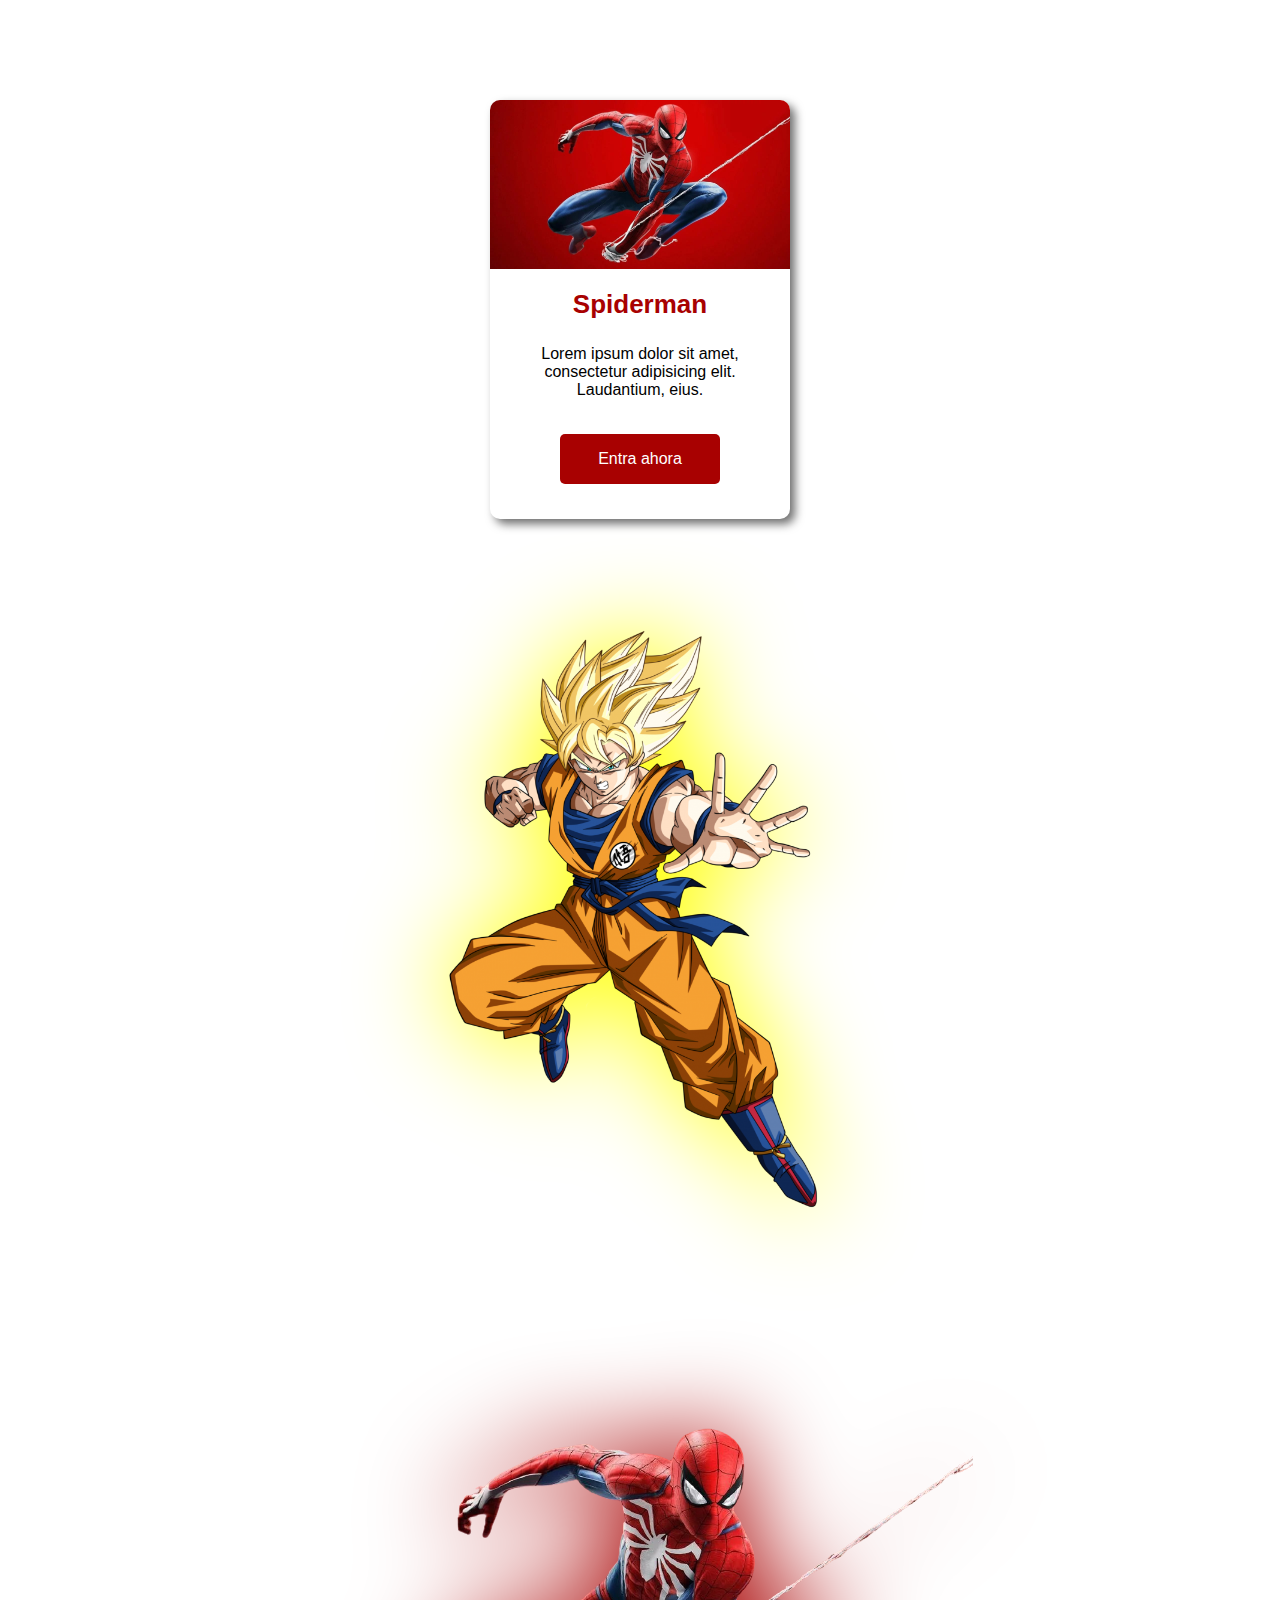
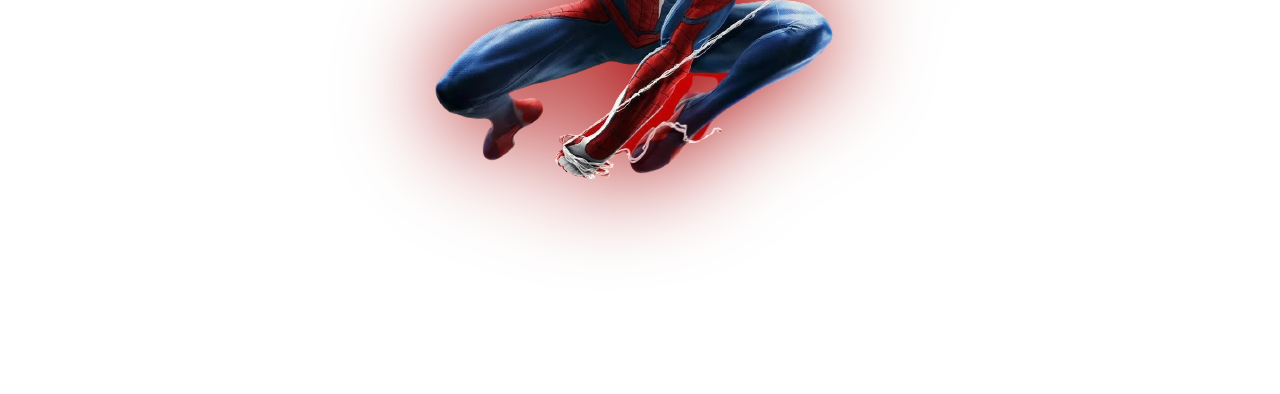
==== goku.html @ b95fe036 "actividad modelo caja y bordes" ====
<!DOCTYPE html>
<html lang="es">
<head>
  <meta charset="UTF-8">
  <meta name="viewport" content="width=device-width, initial-scale=1.0">
  <title>Document</title>
  <link rel="stylesheet" href="css/goku.css">
</head>
<body>
  <div class="carta">
    <img src="img/spidy.png" alt="spiderman" class="spidy">
    <p class="titulo">Spiderman</p>
    <p class="texto">Lorem ipsum dolor sit amet, consectetur adipisicing elit. Laudantium, eius.</p>
    <a href="#" class="boton">Entra ahora</a>
  </div>
  <img src="img/goku.png" alt="goku" class="goku">
  <img src="img/spidy-removebg-preview.png" alt="spiderman sin fondo" class="spiderman">
</body>
</html>
---- css/goku.css ----
* {
  margin: 0;
  padding: 0;
  box-sizing: border-box;
}

body {
  font-family: Verdana, Geneva, Tahoma, sans-serif;
}

.spidy {
  display: block;
  width: 300px;
  border-top-left-radius: 10px;
  border-top-right-radius: 10px;
}

.goku {
  display: block;
  margin: 100px auto;
  /* box-shadow: 0px 0px 50px yellow; */
  filter: drop-shadow(0px 0px 50px yellow);
  width: 400px;
  height: 600px;
}

.carta {
  place-content: center;
  text-align: center;
  box-shadow: 5px 5px 10px rgba(0, 0, 0, 0.567);
  width: 300px;
  margin: 100px auto;
  border-radius: 10px;
}

.boton {
  display: block;
  text-decoration: none;
  background: rgb(168, 1, 1);
  color: white;
  padding: 16px 20px;
  margin: 35px 70px ;
  border-radius: 5px; 
}

.titulo {
  color: rgb(168, 1, 1);
  text-transform: capitalize;
  font-size: 26px;
  font-weight: bold;
  display: block;
  margin: 20px;
}

.texto {
  display: block;
  margin: 25px;
}

.spiderman {
  display: block;
  margin: 200px auto;
  filter: drop-shadow(0px 0px 50px rgb(168, 1, 1));
}
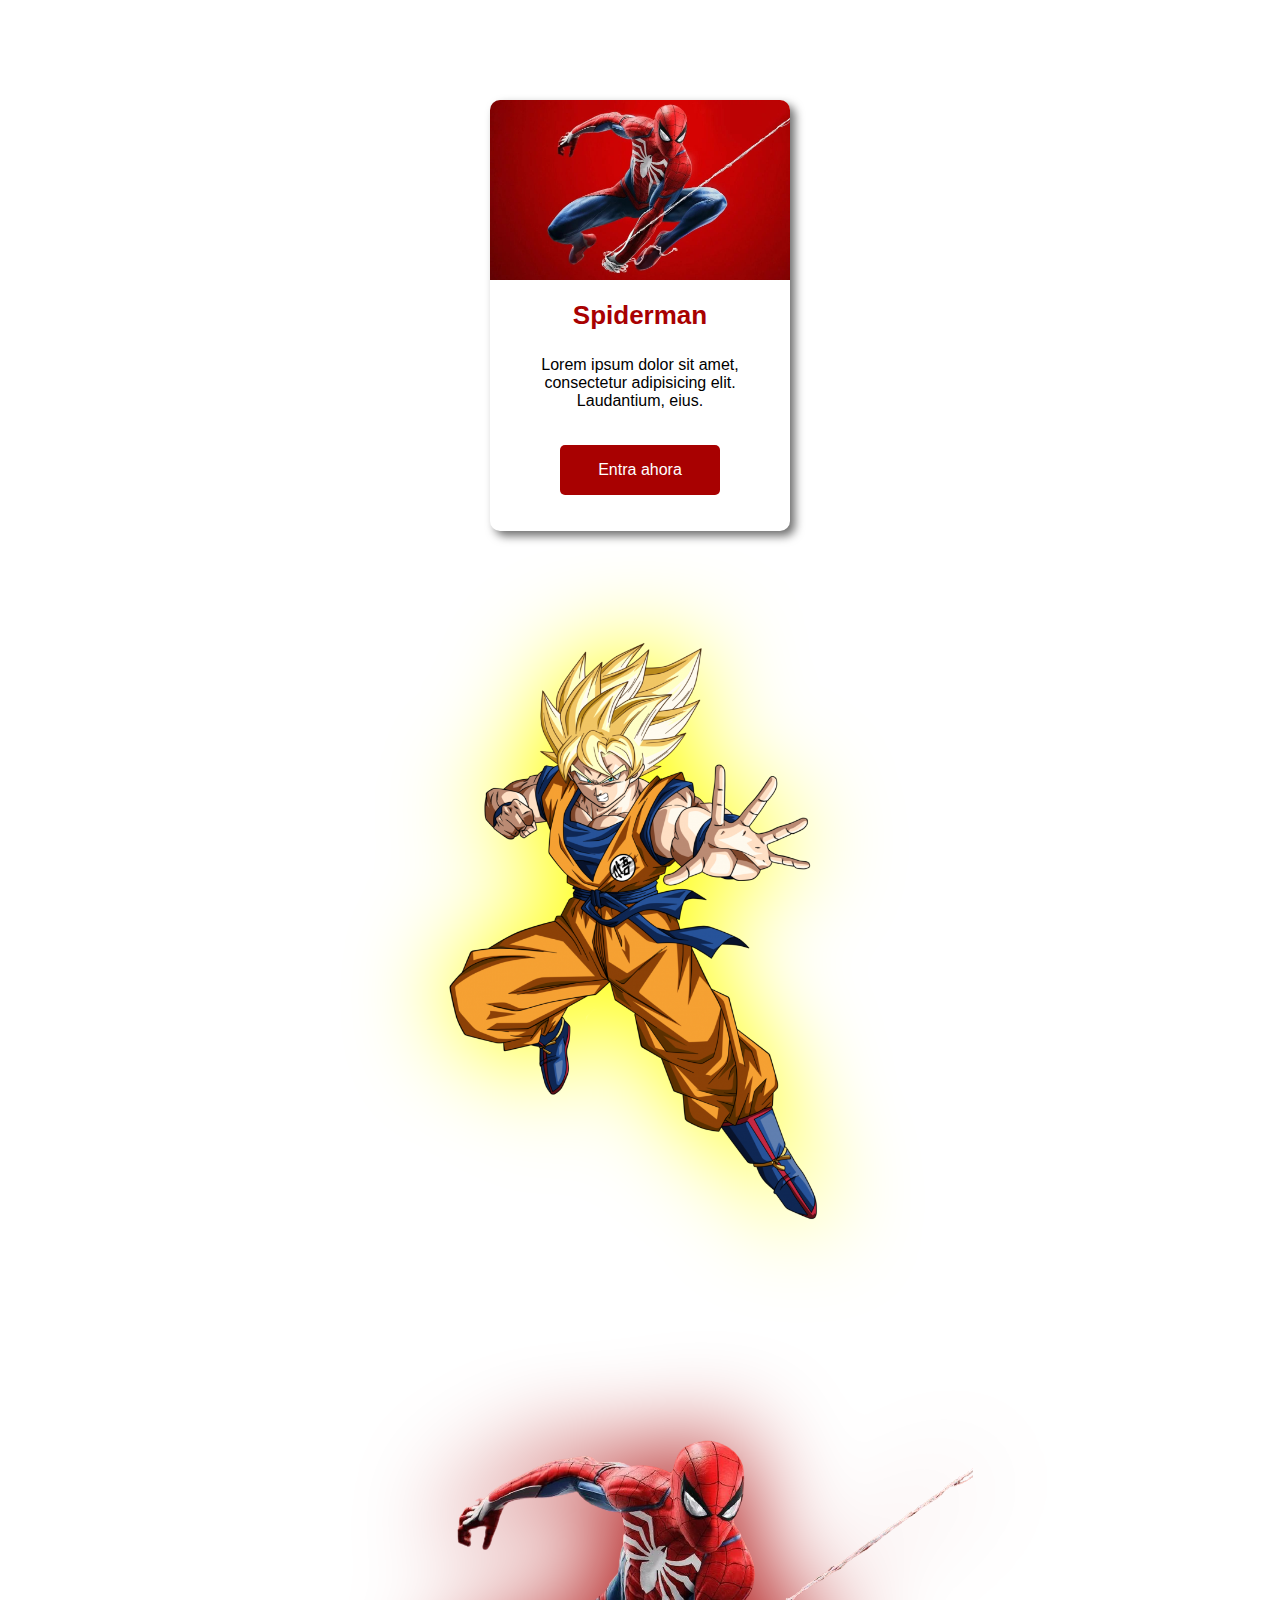
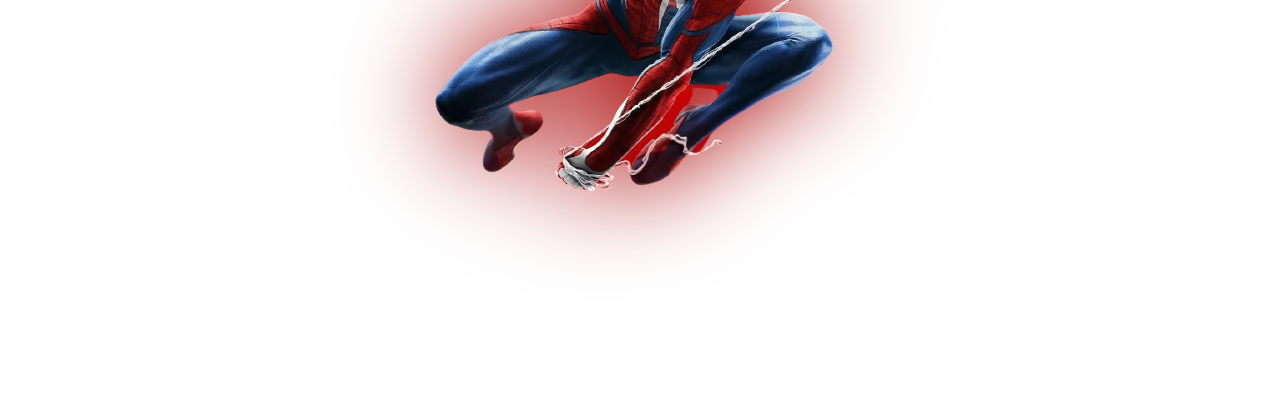
==== commit 0d5f425e: "modificación de la carta de spiderman" ====
--- a/goku.html
+++ b/goku.html
@@ -9,7 +9,7 @@
 <body>
   <div class="carta">
     <img src="img/spidy.png" alt="spiderman" class="spidy">
-    <p class="titulo">Spiderman</p>
+    <h1 class="titulo">Spiderman</h1>
     <p class="texto">Lorem ipsum dolor sit amet, consectetur adipisicing elit. Laudantium, eius.</p>
     <a href="#" class="boton">Entra ahora</a>
   </div>
--- a/css/goku.css
+++ b/css/goku.css
@@ -10,9 +10,11 @@
 
 .spidy {
   display: block;
-  width: 300px;
+  width: 100%;
   border-top-left-radius: 10px;
   border-top-right-radius: 10px;
+  object-fit: con;
+  height: 180px;
 }
 
 .goku {
@@ -25,12 +27,13 @@
 }
 
 .carta {
-  place-content: center;
+  /* place-content: center; */
   text-align: center;
   box-shadow: 5px 5px 10px rgba(0, 0, 0, 0.567);
   width: 300px;
   margin: 100px auto;
   border-radius: 10px;
+  padding: 0 0 1px;
 }
 
 .boton {
